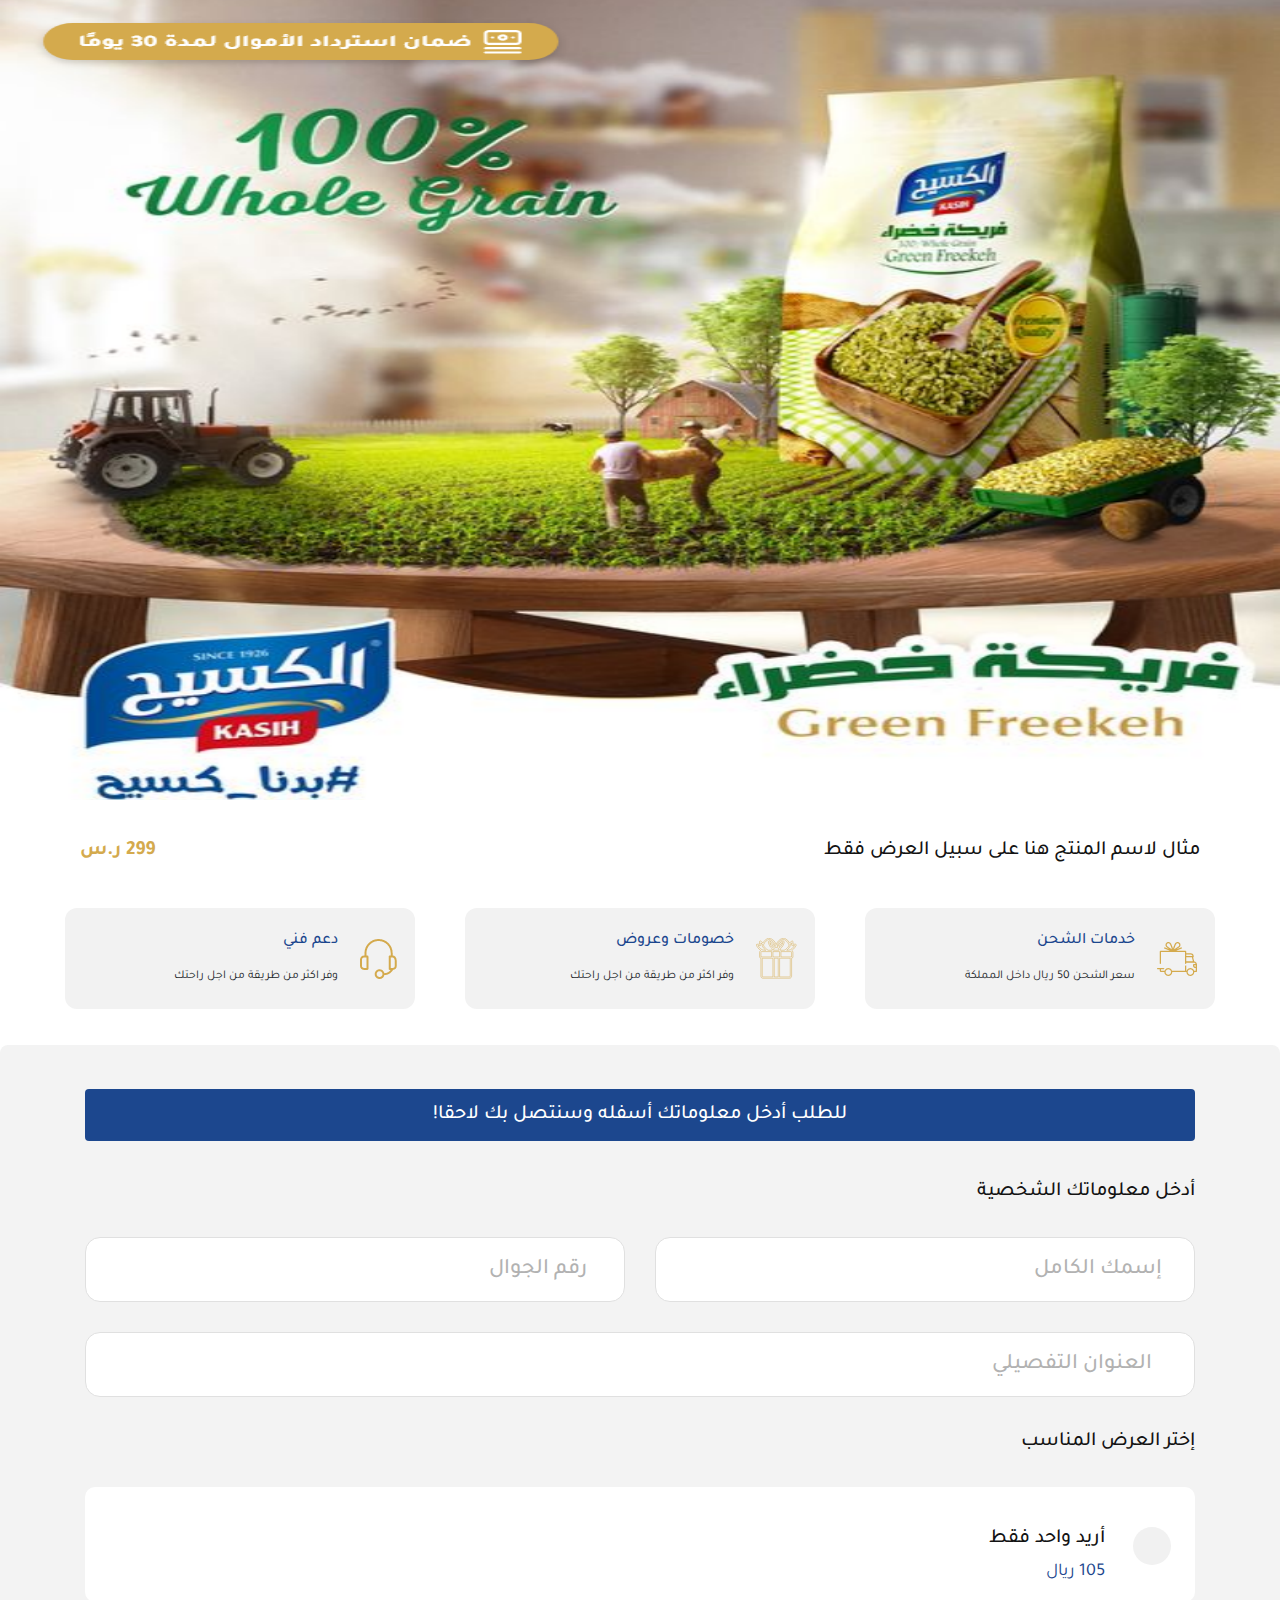
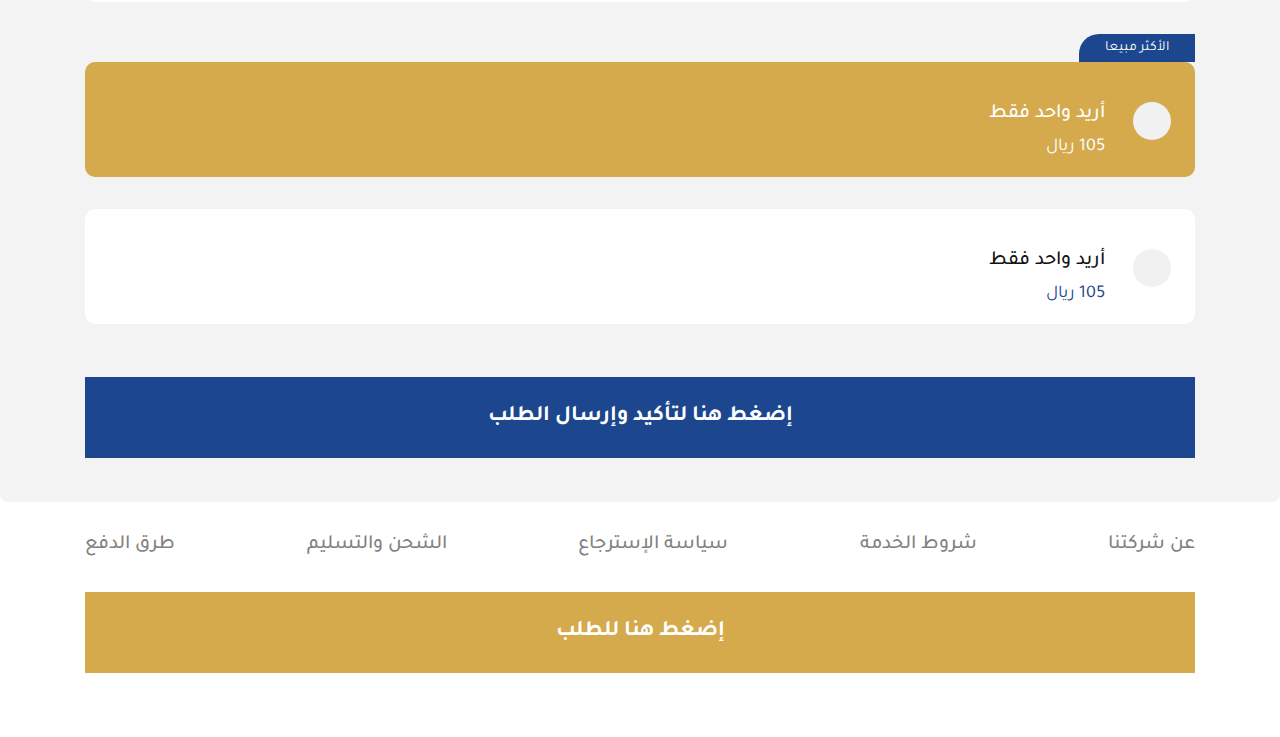
==== art.html @ a3381af2 "first commit" ====
<!DOCTYPE html>
<html lang="en">

<head>
    <meta charset="UTF-8">
    <meta http-equiv="X-UA-Compatible" content="IE=edge">
    <meta name="viewport" content="width=device-width, initial-scale=1.0">
    <title>Home</title>
    <link rel="stylesheet" href="css/bootstrap-ar.min.css">
    <link rel="stylesheet" href="css/fontawesome-all.min.css">
    <link rel="stylesheet" href="css/owl.carousel.min.css">
    <link rel="stylesheet" href="css/style.css">

</head>

<body>

    <section class="hero_art">
        <img src="imgs/art.png" alt="art" />
    </section>

    <section class="quick_links art_page">
        <div class="container">
            <div class="prod_name d-flex align-items-center justify-content-between">
                <h3> مثال لاسم المنتج هنا على سبيل العرض فقط </h3>
                <span> 299 ر.س </span>
            </div>
            <div class="row">
                <div class="col-lg-4">
                    <div class="content d-flex align-items-center">
                        <img src="imgs/quick_1.png" alt="delivery" />
                        <div class="inner">
                            <h4> خدمات الشحن </h4>
                            <p> سعر الشحن 50 ريال داخل المملكة </p>
                        </div>
                    </div>
                </div>
                <div class="col-lg-4">
                    <div class="content d-flex align-items-center">
                        <img src="imgs/quick_2.png" alt="delivery" />
                        <div class="inner">
                            <h4> خصومات وعروض </h4>
                            <p> وفر اكثر من طريقة من اجل راحتك</p>
                        </div>
                    </div>
                </div>
                <div class="col-lg-4">
                    <div class="content d-flex align-items-center">
                        <img src="imgs/quick_3.png" alt="delivery" />
                        <div class="inner">
                            <h4> دعم فني </h4>
                            <p> وفر اكثر من طريقة من اجل راحتك</p>
                        </div>
                    </div>
                </div>
            </div>
        </div>
    </section>

    <section class="order">
        <div class="container">
            <h4> للطلب أدخل معلوماتك أسفله وسنتصل بك لاحقا! </h4>
            <div class="inner">
                
                <form action="">
                    <label for="name"> أدخل معلوماتك الشخصية </label>
                    <div class="row">
                        <div class="col-md-6">
                            <input name="name" type="text" placeholder="إسمك الكامل" />
                        </div>
                        <div class="col-md-6">
                            <input type="text" placeholder=" رقم الجوال " />
                        </div>
                        <div class="col-md-12">
                            <input type="text" placeholder="  العنوان التفصيلي  " />
                        </div>
                    </div>
                    <label for="offer"> إختر العرض المناسب </label>
                    <ul class="list-unstyled">
                        <li>
                            <input name="offer" value="1" type="radio" />
                            <div class="layer">
                                <div class="check">
                                    <img src="imgs/ceck.png" alt="cjeck mark" />
                                </div>
                                <div class="left">
                                    <h3>أريد واحد فقط</h3>
                                    <span>  105 ريال</span>
                                </div>
                            </div>
                        </li>
                        <li class="most">
                            <div class="most_badge">
                               <span> الأكثر مبيعا</span>
                            </div>
                            <input name="offer" value="2" type="radio" />
                            <div class="layer">
                                <div class="check">
                                    <img src="imgs/ceck.png" alt="cjeck mark" />
                                </div>
                                <div class="left">
                                    <h3>أريد واحد فقط</h3>
                                    <span>  105 ريال</span>
                                </div>
                            </div>
                        </li>
                        <li>
                            <input name="offer" value="3" type="radio" />
                            <div class="layer">
                                <div class="check">
                                    <img src="imgs/ceck.png" alt="cjeck mark" />
                                </div>
                                <div class="left">
                                    <h3>أريد واحد فقط</h3>
                                    <span>  105 ريال</span>
                                </div>
                            </div>
                        </li>
                    </ul>
                    <button> إضغط هنا لتأكيد وإرسال الطلب </button>

                </form>
            </div>
        </div>
    </section>

    <section class="min_footer">
        <div class="container">
            <div class="links d-flex align-items-center justify-content-between">
                <a href="#"> عن شركتنا  </a>
                <a href="#">  شروط الخدمة </a>
                <a href="#">   سياسة الإسترجاع  </a>
                <a href="#">   الشحن والتسليم </a>
                <a href="#"> طرق الدفع  </a>
            </div>
            <a href="#" class="ord"> إضغط هنا للطلب </a>
        </div>
    </section>

    
    <script src="js/jquery-3.2.1.min.js"></script>
    <script src="js/popper.min.js"></script>
    <script src="js/bootstrap.min.js"></script>
    <script src="js/owl.carousel.min.js"></script>
    <script src="js/main.js"></script>
</body>

</html>
---- css/style.css ----
@import url("https://fonts.googleapis.com/css2?family=Inter&family=Montserrat:wght@600;700&family=Poppins:wght@500&family=Tajawal:wght@400;500;700;800&display=swap");
@font-face {
  font-family: "cairo";
  src: url(../fonts/Cairo-Bold.ttf);
  font-weight: 700;
}
@font-face {
  font-family: "cairo";
  src: url(../fonts/Cairo-Regular.ttf);
  font-weight: normal;
}
@font-face {
  font-family: "cairo";
  src: url(../fonts/Cairo-SemiBold.ttf);
  font-weight: 600;
}
@media (min-width: 1500px) {
  .container-fluid {
    max-width: calc(100% - 130px);
  }
  .container {
    max-width: calc(100% - 345px);
  }
}
h1,
h2,
h3,
h4,
h5,
h6,
p {
  margin: 0;
}

body {
  direction: rtl;
  font-family: "Tajawal", sans-serif;
}

.separator {
  color: #707070;
  margin: 0 16px;
}

.main_heading span {
  color: #0f0f0f;
  margin-bottom: 16px;
  font-size: 30px;
  font-weight: 700;
}
.main_heading img {
  margin-bottom: 14px;
}
.main_heading p {
  font-size: 14px;
  margin-bottom: 50px;
  color: #171E28;
}

.upper_nav {
  background-color: #1C478E;
  color: #ffffff;
  padding: 5px 0;
  font-size: 11px;
}
.upper_nav .numbers .inner {
  gap: 12px;
}
.upper_nav .content {
  gap: 24px;
}
.upper_nav .social .user {
  gap: 8px;
}
.upper_nav .social .icons {
  gap: 28px;
}
@media (max-width: 767px) {
  .upper_nav {
    padding: 12px 0;
  }
  .upper_nav .wrapper {
    flex-wrap: wrap;
    justify-content: center;
  }
  .upper_nav .wrapper .numbers,
  .upper_nav .wrapper .social {
    width: 100%;
    justify-content: center;
  }
  .upper_nav .wrapper .content {
    width: 100%;
    margin: 16px 0;
    justify-content: center;
    gap: 12px;
  }
  .upper_nav .wrapper .separator {
    margin: 0 12px;
  }
  .upper_nav .wrapper .social .user {
    gap: 4px;
  }
  .upper_nav .wrapper .social .icons {
    gap: 12px;
  }
}

.navbar {
  background-color: #ffffff;
  height: 106px;
  padding: 0;
}
@media (max-width: 991px) {
  .navbar {
    padding: 0 15px;
    min-height: 106px;
    height: unset;
  }
}
@media (max-width: 991px) {
  .navbar .navbar-collapse {
    padding: 16px;
  }
}
@media (max-width: 1200px) {
  .navbar .navbar-brand img {
    width: 150px;
  }
}
.navbar .navbar-nav {
  gap: 12px;
}
@media (max-width: 1200px) {
  .navbar .navbar-nav {
    gap: 6px;
  }
}
.navbar .navbar-nav .nav-item .nav-link {
  font-size: 14px;
  color: #0C0C0C;
  text-decoration: none;
  font-weight: bold;
}
.navbar .navbar-nav .nav-item.active .nav-link {
  background-color: #D4AA4D;
  color: #ffffff;
  border-radius: 16px;
  padding: 8px 20px;
}
.navbar .cart {
  gap: 12px;
}
@media (max-width: 991px) {
  .navbar .cart {
    margin-top: 16px;
  }
}
.navbar .cart .cart_icon .items {
  display: flex;
  align-items: center;
  justify-content: center;
  width: 17px;
  height: 17px;
  border-radius: 50%;
  border: 2px solid #ffffff;
  color: #ffffff;
  background-color: #D4AA4D;
  font-size: 10px;
  right: -5px;
  top: -5px;
}
.navbar .cart .balance {
  color: #3F3E41;
  font-size: 14px;
}
.navbar .cart .balance span {
  font-size: 17px;
  color: #3F3E41;
}

.hero {
  height: 710px;
}
@media (max-width: 767px) {
  .hero {
    height: 500px;
  }
}

.quick_links {
  padding: 28px 0;
  background-color: #FBFBFB;
}
.quick_links .container {
  width: calc(100% - 720px);
  max-width: calc(100% - 720px);
}
@media (max-width: 1600px) {
  .quick_links .container {
    max-width: calc(100% - 130px);
    width: calc(100% - 130px);
  }
}
.quick_links .row {
  gap: 22px;
  justify-content: space-between;
}
.quick_links .row .col-lg-3,
.quick_links .row .col-lg-4 {
  padding: 0;
  max-width: 277px;
}
@media (max-width: 1400px) {
  .quick_links .row .col-lg-3,
  .quick_links .row .col-lg-4 {
    max-width: unset;
  }
}
.quick_links .row .col-lg-3 .content,
.quick_links .row .col-lg-4 .content {
  padding: 24px 18px;
  background-color: #F2F2F2;
  transition: 0.3s all ease-in-out;
  gap: 22px;
  border-radius: 12px;
}
.quick_links .row .col-lg-3 .content h4,
.quick_links .row .col-lg-4 .content h4 {
  margin-bottom: 16px;
  font-size: 16px;
  color: #1C478E;
}
.quick_links .row .col-lg-3 .content p,
.quick_links .row .col-lg-4 .content p {
  font-size: 12px;
}
.quick_links .row .col-lg-3 .content:hover,
.quick_links .row .col-lg-4 .content:hover {
  background-color: #1C478E;
}
.quick_links .row .col-lg-3 .content:hover h4,
.quick_links .row .col-lg-4 .content:hover h4 {
  color: #ffffff;
}

.categories {
  padding: 55px 0;
}
.categories .owl-carousel.owl-rtl .owl-item {
  text-align: center;
}
.categories .owl-carousel.owl-rtl .owl-item div {
  color: #ffffff;
  background-color: #1C478E;
  border-radius: 10px;
  padding: 57px 47px;
}
.categories .owl-carousel.owl-rtl .owl-item div img {
  width: 66px;
  margin: 0 auto 44px;
  height: 80px;
}
@media (max-width: 575px) {
  .categories .owl-carousel.owl-rtl .owl-item div img {
    width: 50px;
    height: 60px;
  }
}
.categories .owl-carousel.owl-rtl .owl-item div h4 {
  font-size: 20px;
  font-weight: 500;
}
@media (max-width: 1800px) {
  .categories .owl-carousel.owl-rtl .owl-item div h4 {
    font-size: 15px;
  }
}
@media (max-width: 575px) {
  .categories .owl-carousel.owl-rtl .owl-item div h4 {
    font-size: 13px;
  }
}
.categories .owl-nav {
  position: absolute;
  width: 100%;
  top: 50%;
  display: flex;
  align-items: center;
  justify-content: space-between;
  transform: translateY(-50%);
}
.categories .owl-nav button.owl-prev {
  position: absolute;
  right: -73px;
}
@media (max-width: 1400px) {
  .categories .owl-nav button.owl-prev {
    right: -32px;
  }
}
.categories .owl-nav button {
  outline: none;
}
.categories .owl-nav button.owl-next {
  position: absolute;
  left: -73px;
}
@media (max-width: 1400px) {
  .categories .owl-nav button.owl-next {
    left: -32px;
  }
}
.categories .owl-nav img {
  width: 48px;
}
@media (max-width: 1400px) {
  .categories .owl-nav img {
    width: 35px;
  }
}

.new_arrivals {
  padding: 0 0 56px 0;
}
@media (min-width: 1600px) {
  .new_arrivals .container {
    max-width: calc(100% - 720px);
    width: calc(100% - 720px);
  }
}
.new_arrivals .owl-carousel.owl-rtl .owl-item {
  text-align: center;
}
.new_arrivals .owl-carousel.owl-rtl .owl-item > div {
  color: #212121;
  border-radius: 4px;
  border: 1px solid #DEDEDE;
  padding: 16px 16px 0;
}
.new_arrivals .owl-carousel.owl-rtl .owl-item > div img {
  max-width: 238px;
  margin: 0 auto 28px;
}
.new_arrivals .owl-carousel.owl-rtl .owl-item > div .poduct_info h4 {
  font-size: 18px;
  font-weight: 500;
}
.new_arrivals .owl-carousel.owl-rtl .owl-item > div .poduct_info p {
  font-size: 13px;
}
.new_arrivals .owl-carousel.owl-rtl .owl-item > div .poduct_info span {
  font-size: 14px;
  color: #1C478E;
  font-family: "cairo";
  display: block;
  margin-bottom: 16px;
}
.new_arrivals .owl-carousel.owl-rtl .owl-item > div .actions {
  padding: 14px 0;
  border-top: 1px solid #DEDEDE;
  display: flex !important;
  align-items: center;
  justify-content: space-between;
  gap: 16px;
}
.new_arrivals .owl-carousel.owl-rtl .owl-item > div .actions img {
  width: unset;
  height: 100%;
  margin: 0;
}
.new_arrivals .owl-carousel.owl-rtl .owl-item > div .actions a.button {
  padding: 5px;
  font-size: 14px;
  color: #ffffff;
  text-decoration: none;
  background-color: #1C478E;
  border: 1px solid #0A3377;
  border-radius: 7px;
  flex: 1;
}
.new_arrivals .owl-nav {
  position: absolute;
  width: 100%;
  top: 50%;
  display: flex !important;
  align-items: center;
  justify-content: space-between;
  transform: translateY(-50%);
}
.new_arrivals .owl-nav button.owl-prev {
  position: absolute;
  right: -90px;
}
@media (max-width: 1400px) {
  .new_arrivals .owl-nav button.owl-prev {
    right: -32px;
  }
}
@media (max-width: 1100px) {
  .new_arrivals .owl-nav button.owl-prev {
    display: none;
  }
}
.new_arrivals .owl-nav button {
  outline: none;
}
.new_arrivals .owl-nav button.owl-next {
  position: absolute;
  left: -90px;
}
@media (max-width: 1400px) {
  .new_arrivals .owl-nav button.owl-next {
    left: -32px;
  }
}
@media (max-width: 1100px) {
  .new_arrivals .owl-nav button.owl-next {
    display: none;
  }
}
.new_arrivals .owl-nav img {
  width: 14px;
}

.needs {
  height: 500px;
}
@media (max-width: 767px) {
  .needs {
    height: 300px;
  }
}
@media (max-width: 575px) {
  .needs {
    height: 150px;
  }
}
.needs img {
  max-width: 100%;
  height: 100%;
}

.best_seller {
  padding: 50px 0 74px;
}
@media (min-width: 1600px) {
  .best_seller .container {
    max-width: calc(100% - 720px);
    width: calc(100% - 720px);
  }
}
.best_seller .row {
  row-gap: 46px;
}
.best_seller .content {
  color: #212121;
  border-radius: 4px;
  border: 1px solid #DEDEDE;
  padding: 16px 16px 0;
}
.best_seller .content img {
  max-width: 238px;
  margin: 0 auto 28px;
}
.best_seller .content .poduct_info h4 {
  font-size: 18px;
  font-weight: 500;
}
.best_seller .content .poduct_info p {
  font-size: 13px;
}
.best_seller .content .poduct_info span {
  font-size: 14px;
  color: #1C478E;
  font-family: "cairo";
  display: block;
  margin-bottom: 16px;
}
.best_seller .content .actions {
  padding: 14px 0;
  border-top: 1px solid #DEDEDE;
  display: flex !important;
  align-items: center;
  justify-content: space-between;
  gap: 16px;
}
.best_seller .content .actions img {
  width: unset;
  height: 100%;
  margin: 0;
}
.best_seller .content .actions a.button {
  padding: 5px;
  font-size: 14px;
  color: #ffffff;
  text-decoration: none;
  background-color: #1C478E;
  border: 1px solid #0A3377;
  border-radius: 7px;
  flex: 1;
  text-align: center;
}

.offers {
  position: relative;
  height: 506px;
}
@media (max-width: 767px) {
  .offers {
    height: 300px;
  }
}
@media (max-width: 575px) {
  .offers {
    height: 150px;
  }
}
.offers .main_img {
  height: 100%;
  max-width: 100%;
  position: relative;
  z-index: 2;
}
.offers .shape {
  position: absolute;
  right: 0;
  top: -18%;
}

.special_offers {
  padding: 84px 0;
}

.partners {
  padding: 0 0 75px;
}
.partners .owl-nav {
  display: none !important;
}
.partners .owl-carousel .owl-stage {
  display: flex;
  align-items: center;
}
.partners .owl-carousel .owl-stage .owl-item img {
  width: unset;
}
.partners .owl-carousel .owl-stage .owl-item div {
  display: flex;
  align-items: center;
  justify-content: center;
}

footer {
  background-image: url(../imgs/footer_bg.png);
  background-size: cover;
  background-position: center;
  color: #ffffff;
}
footer .inner {
  padding-top: 183px;
  gap: 160px;
  padding-bottom: 68px;
}
@media (max-width: 1600px) {
  footer .inner {
    gap: 80px;
  }
}
@media (max-width: 991px) {
  footer .inner {
    flex-wrap: wrap;
    gap: 36px;
    padding-top: 64px;
  }
}
footer .inner .right {
  gap: 140px;
}
@media (max-width: 1600px) {
  footer .inner .right {
    gap: 64px;
  }
}
@media (max-width: 575px) {
  footer .inner .right {
    flex-direction: column;
    gap: 36px;
  }
}
footer .inner .right .footer_logo img {
  max-width: 100%;
  margin-bottom: 16px;
}
footer .inner .right .footer_logo p {
  font-size: 12px;
  line-height: 26px;
  margin-bottom: 16px;
  max-width: 260px;
}
footer .inner .right .footer_logo span {
  color: #D4AA4D;
  display: flex;
  justify-content: flex-end;
}
footer .inner .right .footer_links h5 {
  font-size: 18px;
  margin-bottom: 16px;
  padding-bottom: 16px;
  border-bottom: 1px solid #ffffff;
  width: -moz-fit-content;
  width: fit-content;
  padding-inline-end: 12px;
}
footer .inner .right .footer_links .link {
  gap: 16px;
  margin-bottom: 12px;
}
footer .inner .right .footer_links .link a {
  color: #ffffff;
  text-decoration: none;
  font-size: 12px;
}
footer .inner .left {
  gap: 230px;
}
@media (max-width: 1600px) {
  footer .inner .left {
    gap: 150px;
  }
}
@media (max-width: 575px) {
  footer .inner .left {
    flex-direction: column;
    gap: 36px;
  }
}
footer .inner .left .footer_links h5 {
  font-size: 18px;
  margin-bottom: 16px;
  padding-bottom: 16px;
  border-bottom: 1px solid #ffffff;
  width: -moz-fit-content;
  width: fit-content;
  padding-inline-end: 12px;
}
footer .inner .left .footer_links .link {
  gap: 16px;
  margin-bottom: 12px;
}
footer .inner .left .footer_links .link a {
  color: #ffffff;
  text-decoration: none;
  font-size: 12px;
}
footer .inner .left .footer_links .link p {
  font-size: 12px;
}
footer .inner .left .footer_links .link .location_p {
  max-width: 248px;
}
footer .lower_footer {
  background-color: #042052;
  padding: 16px 0;
  color: #ffffff;
}
footer .lower_footer .copy p {
  margin: 0;
  font-size: 13px;
}
footer .lower_footer .social {
  gap: 19px;
}
footer .lower_footer .gateway {
  gap: 34px;
}
@media (max-width: 991px) {
  footer .lower_footer .lower_content {
    flex-wrap: wrap;
  }
  footer .lower_footer .lower_content .copy,
  footer .lower_footer .lower_content .social,
  footer .lower_footer .lower_content .gateway {
    width: 100%;
  }
  footer .lower_footer .lower_content .copy,
  footer .lower_footer .lower_content .social {
    margin-bottom: 16px;
  }
  footer .lower_footer .lower_content .copy p,
  footer .lower_footer .lower_content .social p {
    text-align: center;
  }
  footer .lower_footer .lower_content .social,
  footer .lower_footer .lower_content .gateway {
    justify-content: center;
    gap: 16px;
  }
}

.bread {
  height: 350px;
  background-image: url(../imgs/product_bg.png);
  background-size: cover;
  background-repeat: no-repeat;
  background-position: center;
}
@media (max-width: 1500px) {
  .bread {
    height: 250px;
    background-position: left;
  }
}
.bread .container-fluid {
  height: 100%;
}
.bread .container-fluid .bread_inner {
  height: 100%;
}
.bread .container-fluid .bread_inner .links {
  -moz-columns: #ffffff;
       columns: #ffffff;
}
.bread .container-fluid .bread_inner .links h4 {
  margin-bottom: 24px;
  color: #ffffff;
  font-size: 24px;
  font-weight: 800;
}
@media (max-width: 1500px) {
  .bread .container-fluid .bread_inner .links h4 {
    font-size: 20px;
    margin-bottom: 16px;
  }
}
.bread .container-fluid .bread_inner .links a {
  color: #ffffff;
  font-size: 14px;
  font-weight: 500;
}
@media (max-width: 1500px) {
  .bread .container-fluid .bread_inner .links a {
    font-size: 12px;
  }
}
.bread .container-fluid .bread_inner .prod_name {
  flex-grow: 1;
  text-align: center;
}
.bread .container-fluid .bread_inner .prod_name span {
  font-size: 32px;
  font-weight: 800;
  color: #ffffff;
  margin-inline-end: 110px;
}
@media (max-width: 1500px) {
  .bread .container-fluid .bread_inner .prod_name span {
    margin-inline-end: 0;
    font-size: 24px;
  }
}

.product_details {
  padding: 97px 0 70px;
}
@media (max-width: 1200px) {
  .product_details {
    padding: 36px 0;
  }
}
.product_details .product_inner {
  gap: 64px;
}
@media (max-width: 1500px) {
  .product_details .product_inner {
    gap: 36px;
  }
}
@media (max-width: 1200px) {
  .product_details .product_inner {
    flex-wrap: wrap;
  }
}
.product_details .product_images .main_img {
  position: relative;
  border: 1px solid #DDDDDD;
  padding: 16px;
  border-radius: 8px;
  margin-bottom: 18px;
}
.product_details .product_images .main_img img {
  max-width: 100%;
}
.product_details .product_images .main_img .product_options {
  position: absolute;
  top: 32px;
  right: 25px;
  gap: 30px;
}
@media (max-width: 767px) {
  .product_details .product_images .main_img .product_options {
    top: 12px;
    right: 12px;
  }
  .product_details .product_images .main_img .product_options img {
    width: 30px;
  }
}
.product_details .product_images .thumbnils {
  gap: 12px;
}
.product_details .product_images .thumbnils a {
  padding: 14px;
  border: 1px solid #DDDDDD;
  border-radius: 8px;
}
.product_details .product_images .thumbnils a img {
  max-width: 100%;
}
@media (max-width: 1500px) {
  .product_details .product_images .thumbnils .icon_prev,
  .product_details .product_images .thumbnils .icon_next {
    display: none;
  }
}
.product_details .product_data {
  margin-top: 20px;
}
.product_details .product_data .heading {
  gap: 24px;
  margin-bottom: 32px;
}
@media (max-width: 767px) {
  .product_details .product_data .heading {
    margin-bottom: 16px;
  }
}
.product_details .product_data .heading h3 {
  font-size: 32px;
  font-weight: 700;
  color: #555555;
}
@media (max-width: 767px) {
  .product_details .product_data .heading h3 {
    font-size: 24px;
  }
}
.product_details .product_data .heading span {
  background-color: #D4AA4D;
  color: #ffffff;
  border-radius: 3px;
  padding: 3px 8px;
  font-size: 14px;
  font-weight: 500;
}
.product_details .product_data .rating {
  margin-bottom: 32px;
}
@media (max-width: 767px) {
  .product_details .product_data .rating {
    margin-bottom: 16px;
  }
}
.product_details .product_data .description .availablity {
  margin-bottom: 32px;
}
@media (max-width: 767px) {
  .product_details .product_data .description .availablity {
    margin-bottom: 16px;
  }
}
.product_details .product_data .description .availablity h2 {
  font-size: 19px;
  color: #555555;
  font-weight: 700;
}
@media (max-width: 767px) {
  .product_details .product_data .description .availablity h2 {
    font-size: 16px;
  }
}
.product_details .product_data .description .availablity span {
  font-weight: 700;
  font-size: 19px;
  color: #239701;
}
@media (max-width: 767px) {
  .product_details .product_data .description .availablity span {
    font-size: 16px;
  }
}
.product_details .product_data .description p {
  font-size: 18px;
  color: #777777;
  font-weight: 500;
  margin-bottom: 45px;
}
@media (max-width: 767px) {
  .product_details .product_data .description p {
    font-size: 14px;
  }
}
.product_details .product_data .prod_options {
  max-width: 625px;
  margin-bottom: 36px;
}
@media (max-width: 767px) {
  .product_details .product_data .prod_options {
    margin-bottom: 24px;
  }
}
.product_details .product_data .prod_options h2 {
  font-size: 19px;
  font-weight: bold;
  color: #555555;
  padding-bottom: 8px;
  border-bottom: 1px solid #DDDDDD;
  margin-bottom: 12px;
}
@media (max-width: 767px) {
  .product_details .product_data .prod_options h2 {
    font-size: 16px;
  }
}
.product_details .product_data .prod_options .opt {
  margin-bottom: 16px;
}
.product_details .product_data .prod_options .opt label {
  font-size: 14px;
  margin-bottom: 8px;
  color: #000;
}
.product_details .product_data .prod_options .opt .custom-select {
  height: 42px;
  background: #fff url(../imgs/select_arrow.png) no-repeat left 28px center;
}
.product_details .product_data .price {
  margin-bottom: 36px;
}
.product_details .product_data .price .old {
  font-family: "Poppins", sans-serif;
  text-decoration: line-through;
  font-size: 25px;
  color: #AAAAAA;
  margin-inline-end: 8px;
  font-weight: 500;
}
@media (max-width: 767px) {
  .product_details .product_data .price .old {
    font-size: 18px;
  }
}
.product_details .product_data .price .current {
  color: #1C478E;
  font-size: 26px;
  font-weight: 700;
}
@media (max-width: 767px) {
  .product_details .product_data .price .current {
    font-size: 18px;
  }
}
.product_details .product_data .share_prod {
  padding: 26px 0;
  border-top: 1px solid #ddd;
  border-bottom: 1px solid #ddd;
  margin-bottom: 42px;
}
@media (max-width: 767px) {
  .product_details .product_data .share_prod {
    flex-wrap: wrap;
  }
}
.product_details .product_data .share_prod span {
  font-size: 20px;
  font-weight: 500;
  color: #555555;
}
@media (max-width: 767px) {
  .product_details .product_data .share_prod span {
    display: block;
    width: 100%;
    margin-bottom: 16px;
  }
}
.product_details .product_data .share_prod .share_options {
  gap: 36px;
}
@media (max-width: 767px) {
  .product_details .product_data .share_prod .share_options {
    gap: 16px;
  }
}
.product_details .product_data .add_to_cart {
  margin-bottom: 50px;
  gap: 59px;
}
@media (max-width: 767px) {
  .product_details .product_data .add_to_cart {
    flex-direction: column-reverse;
  }
}
.product_details .product_data .add_to_cart a {
  background-color: #D4AA4D;
  border-radius: 5px;
  color: #ffffff;
  text-decoration: none;
  display: block;
  padding: 17px 120px;
  font-size: 18px;
  font-weight: 700;
}
@media (max-width: 1500px) {
  .product_details .product_data .add_to_cart a {
    padding: 16px 36px;
  }
}
@media (max-width: 767px) {
  .product_details .product_data .add_to_cart a {
    width: 100%;
    padding: 16px;
    text-align: center;
  }
}
.product_details .product_data .add_to_cart .quantity {
  gap: 12px;
}
.product_details .product_data .add_to_cart .quantity span {
  font-size: 20px;
  color: #555;
}
.product_details .product_data .add_to_cart .quantity .wrapper {
  height: 60px;
}
.product_details .product_data .add_to_cart .quantity .wrapper .inc_dec {
  width: 50px;
  border: 1px solid #ddd;
  border-radius: 0 8px 8px 0;
  align-items: center;
  justify-content: center;
  gap: 12px;
}
.product_details .product_data .add_to_cart .quantity .wrapper input {
  width: 60px;
  height: 100%;
  border: 1px solid #ddd;
  border-radius: 8px 0 0 8px;
  font-weight: 500;
  font-size: 20px;
  font-family: "Poppins", sans-serif;
  text-align: center;
}
.product_details .product_data .complete_process {
  border-radius: 8px;
  height: 60px;
  overflow: hidden;
}
.product_details .product_data .complete_process button {
  background-color: #1C478E;
  color: #ffffff;
  background-color: #1C478E;
  border: none;
  padding: 0;
  margin: 0;
  width: 100%;
  height: 100%;
  text-align: center;
  font-size: 20px;
  font-weight: 700;
}

.prod_tabs {
  padding-bottom: 120px;
}
.prod_tabs .nav-tabs {
  border: none;
  gap: 30px;
}
.prod_tabs .nav-tabs .nav-link {
  padding: 16px 32px;
  border: 1px solid #ddd;
  border-radius: 16px;
  font-weight: 500;
  color: #222222;
}
.prod_tabs .nav-tabs .nav-link.active {
  background-color: #1C478E;
  border: 1px solid #1C478E;
  color: #ffffff;
}
.prod_tabs .tab-content {
  margin-top: 58px;
  background-color: #F9F9F9;
  padding: 54px 36px;
}
@media (max-width: 767px) {
  .prod_tabs .tab-content {
    margin-top: 32px;
    padding: 16px;
  }
}
.prod_tabs .tab-content p {
  font-size: 20px;
  color: #666666;
  font-weight: 500;
}
@media (max-width: 767px) {
  .prod_tabs .tab-content p {
    font-size: 14px;
  }
}

.checkout {
  padding: 80px 0 0;
}
@media (max-width: 1250px) {
  .checkout {
    display: none !important;
  }
}
.checkout .header {
  background-color: #1C478E;
  min-height: 112px;
  padding: 0 406px 0 186px;
  color: #ffffff;
}
@media (max-width: 1750px) {
  .checkout .header {
    padding: 0 190px 0 186px;
  }
}
.checkout .header h3,
.checkout .header span {
  font-size: 32px;
  font-weight: 500;
}

.checkout_data .wrapper {
  gap: 78px;
  justify-content: space-between;
}
@media (max-width: 1750px) {
  .checkout_data .wrapper {
    gap: 40px;
  }
}
@media (max-width: 1250px) {
  .checkout_data .wrapper {
    flex-wrap: wrap;
    flex-direction: column-reverse;
  }
}
.checkout_data .wrapper .account {
  max-width: 968px;
  padding: 76px 0;
}
@media (max-width: 1750px) {
  .checkout_data .wrapper .account {
    max-width: 700px;
  }
}
@media (max-width: 1250px) {
  .checkout_data .wrapper .account {
    max-width: unset;
    padding: 0;
  }
}
.checkout_data .wrapper .account input,
.checkout_data .wrapper .account select {
  border: 1px solid #E0E0E0;
  border-radius: 15px;
  outline: none;
  width: 100%;
  height: 86px;
  margin-bottom: 36px;
  padding: 0 36px;
  font-size: 30px;
}
@media (max-width: 1500px) {
  .checkout_data .wrapper .account input,
  .checkout_data .wrapper .account select {
    height: 65px;
    margin-bottom: 20px;
    font-size: 18px;
  }
}
@media (max-width: 767px) {
  .checkout_data .wrapper .account input,
  .checkout_data .wrapper .account select {
    font-size: 15px;
  }
}
.checkout_data .wrapper .account input::-moz-placeholder, .checkout_data .wrapper .account select::-moz-placeholder {
  font-size: 30px;
  font-weight: 500;
  color: #B2B2B2;
}
.checkout_data .wrapper .account input::placeholder,
.checkout_data .wrapper .account select::placeholder {
  font-size: 30px;
  font-weight: 500;
  color: #B2B2B2;
}
@media (max-width: 1500px) {
  .checkout_data .wrapper .account input::-moz-placeholder, .checkout_data .wrapper .account select::-moz-placeholder {
    font-size: 18px;
  }
  .checkout_data .wrapper .account input::placeholder,
  .checkout_data .wrapper .account select::placeholder {
    font-size: 18px;
  }
}
@media (max-width: 767px) {
  .checkout_data .wrapper .account input::-moz-placeholder, .checkout_data .wrapper .account select::-moz-placeholder {
    font-size: 15px;
  }
  .checkout_data .wrapper .account input::placeholder,
  .checkout_data .wrapper .account select::placeholder {
    font-size: 15px;
  }
}
.checkout_data .wrapper .account select {
  background: #fff url(../imgs/select_arrow.png) no-repeat left 25px center;
  font-size: 30px;
  font-weight: 500;
  color: #B2B2B2;
}
@media (max-width: 1500px) {
  .checkout_data .wrapper .account select {
    height: 65px;
    margin-bottom: 20px;
    font-size: 18px;
  }
}
@media (max-width: 767px) {
  .checkout_data .wrapper .account select {
    font-size: 15px;
  }
}
.checkout_data .wrapper .account .save {
  display: flex;
  align-items: center;
  margin-bottom: 57px;
  gap: 15px;
}
@media (max-width: 1500px) {
  .checkout_data .wrapper .account .save {
    margin-bottom: 36px;
  }
}
.checkout_data .wrapper .account .save input {
  width: 25px;
  height: 25px;
  margin: 0;
}
.checkout_data .wrapper .account .save label {
  font-size: 30px;
  color: #707070;
  margin: 0;
}
@media (max-width: 1500px) {
  .checkout_data .wrapper .account .save label {
    font-size: 20px;
  }
}
.checkout_data .wrapper .account button {
  background-color: #1C478E;
  color: #ffffff;
  height: 112px;
  text-align: center;
  font-size: 30px;
  font-weight: 700;
  border: none;
  padding: 0;
  margin: 0;
}
@media (max-width: 1500px) {
  .checkout_data .wrapper .account button {
    height: 80px;
    font-size: 24px;
  }
}
.checkout_data .wrapper .prods {
  padding-inline-start: 50px;
  border-right: 1px solid #E0E0E0;
  flex: 1;
}
@media (max-width: 1250px) {
  .checkout_data .wrapper .prods {
    border: none;
    padding-inline-start: 0;
    width: 100%;
  }
}
.checkout_data .wrapper .prods .wrapper {
  padding-top: 59px;
}
.checkout_data .wrapper .prods .product {
  gap: 28px;
  background-color: #F7F7F7;
  padding: 16px;
  margin-bottom: 40px;
  align-items: flex-start;
}
@media (max-width: 575px) {
  .checkout_data .wrapper .prods .product {
    flex-wrap: wrap;
  }
}
.checkout_data .wrapper .prods .product h4 {
  color: #262626;
  font-size: 20px;
  font-weight: 500;
  margin-bottom: 36px;
}
.checkout_data .wrapper .prods .product .size,
.checkout_data .wrapper .prods .product .color {
  font-size: 20px;
  font-weight: 500;
  margin-bottom: 24px;
}
.checkout_data .wrapper .prods .product .size h5,
.checkout_data .wrapper .prods .product .color h5 {
  color: #D4AA4D;
}
.checkout_data .wrapper .prods .product .price {
  font-family: "Montserrat", sans-serif;
  font-weight: 600;
  color: #1C478E;
  font-size: 25px;
}
.checkout_data .wrapper .prods .total {
  margin-top: 12px;
  padding: 30px 0;
  border-top: 1px solid #B2B2B2;
  border-bottom: 1px solid #B2B2B2;
}
.checkout_data .wrapper .prods .total .tot h4,
.checkout_data .wrapper .prods .total .del h4 {
  color: #262626;
  font-size: 25px;
  font-weight: 500;
}
.checkout_data .wrapper .prods .total .tot span,
.checkout_data .wrapper .prods .total .del span {
  font-family: "Montserrat", sans-serif;
  color: #B2B2B2;
  font-weight: 600;
  font-size: 25px;
}
.checkout_data .wrapper .prods .total .tot {
  margin-bottom: 16px;
}
.checkout_data .wrapper .prods .sub {
  margin-top: 20px;
  padding-bottom: 32px;
}
.checkout_data .wrapper .prods .sub h3 {
  font-size: 30px;
  font-weight: 700;
}
@media (max-width: 1250px) {
  .checkout_data .wrapper .prods .sub h3 {
    font-size: 24px;
  }
}
.checkout_data .wrapper .prods .sub span {
  color: #1C478E;
  font-size: 30px;
  font-weight: 700;
}
@media (max-width: 1250px) {
  .checkout_data .wrapper .prods .sub span {
    font-size: 24px;
  }
}
.checkout_data .wrapper .prods .sub span span {
  font-family: "Montserrat", sans-serif;
}

.hero_art {
  height: 1200px;
}
@media (max-width: 1400px) {
  .hero_art {
    height: 800px;
  }
}
@media (max-width: 767px) {
  .hero_art {
    height: 500px;
  }
}
.hero_art img {
  height: 100%;
  width: 100%;
}

.art_page {
  padding: 36px 0;
  background-color: transparent;
}
.art_page .prod_name {
  margin-bottom: 42px;
}
@media (max-width: 767px) {
  .art_page .prod_name {
    flex-direction: column;
    align-items: flex-start !important;
  }
}
.art_page .prod_name h3 {
  font-size: 20px;
  font-weight: 500;
  color: #131313;
}
.art_page .prod_name span {
  color: #D4AA4D;
  font-size: 20px;
  font-weight: 700;
}
.art_page .row .col-lg-4 {
  max-width: 350px;
}
@media (max-width: 767px) {
  .art_page .row .col-lg-4 {
    max-width: unset;
  }
}

.order {
  background-color: #F3F3F3;
  padding: 44px 0;
  border-radius: 8px;
}
.order h4 {
  background-color: #1C478E;
  color: #ffffff;
  font-weight: 500;
  font-size: 20px;
  text-align: center;
  padding: 14px;
  border-radius: 4px;
  margin-bottom: 36px;
}
.order .inner form label {
  font-size: 20px;
  font-weight: 500;
  margin-bottom: 30px;
  color: #131313;
}
.order .inner form input {
  width: 100%;
  margin-bottom: 30px;
  outline: none;
  background-color: #ffffff;
  height: 65px;
  border: 1px solid #E0E0E0;
  border-radius: 15px;
  padding: 16px 32px;
  font-size: 22px;
}
@media (max-width: 767px) {
  .order .inner form input {
    margin-bottom: 20px;
    padding: 16px;
  }
}
.order .inner form input::-moz-placeholder {
  color: #B2B2B2;
  font-size: 22px;
  font-weight: 500;
}
.order .inner form input::placeholder {
  color: #B2B2B2;
  font-size: 22px;
  font-weight: 500;
}
@media (max-width: 767px) {
  .order .inner form input::-moz-placeholder {
    font-size: 15px;
  }
  .order .inner form input::placeholder {
    font-size: 15px;
  }
}
.order .inner form ul li {
  display: flex;
  align-items: flex-start;
  padding: 40px 24px 16px 16px;
  background-color: #ffffff;
  border-radius: 10px;
  margin-bottom: 32px;
  position: relative;
}
.order .inner form ul li input {
  position: absolute;
  width: 100%;
  height: 100%;
  opacity: 0;
  right: 0;
  top: 0;
}
.order .inner form ul li .layer {
  display: flex;
  align-items: flex-start;
  gap: 28px;
}
.order .inner form ul li .layer .check {
  width: 38px;
  height: 38px;
  border-radius: 50%;
  background-color: #F1F1F1;
  display: flex;
  align-items: center;
  justify-content: center;
}
.order .inner form ul li .layer .check img {
  display: none;
}
.order .inner form ul li .layer .left h3 {
  font-size: 20px;
  font-weight: 500;
  color: #131313;
  margin-bottom: 8px;
}
.order .inner form ul li .layer .left span {
  color: #1C478E;
  font-size: 18px;
}
.order .inner form ul li.most {
  margin-top: 60px;
  background-color: #D4AA4D;
}
.order .inner form ul li.most .left h3,
.order .inner form ul li.most .left span {
  color: #ffffff !important;
}
.order .inner form ul li.most .most_badge {
  position: absolute;
  right: 0;
  top: -28px;
  background-color: #1C478E;
  color: #ffffff;
  border-radius: 20px 0 0 0;
  height: 28px;
  font-size: 14px;
  width: 116px;
  display: flex;
  align-items: center;
  justify-content: center;
}
.order .inner form ul li.active .check {
  background-color: #34A853;
}
.order .inner form ul li.active .check img {
  display: block;
}
.order .inner form button {
  background-color: #1C478E;
  color: #ffffff;
  width: 100%;
  border: none;
  outline: none;
  padding: 24px;
  font-size: 22px;
  font-weight: 700;
  margin-top: 21px;
}

.min_footer {
  padding: 28px 0 64px;
  background-color: #ffffff;
}
.min_footer .links {
  margin-bottom: 32px;
}
@media (max-width: 575px) {
  .min_footer .links {
    flex-direction: column;
    gap: 12px;
  }
}
.min_footer .links a {
  color: #818181;
  font-size: 20px;
  font-weight: 500;
}
.min_footer .ord {
  background-color: #D4AA4D;
  color: #ffffff;
  width: 100%;
  display: block;
  padding: 24px;
  font-size: 22px;
  font-weight: bold;
  text-align: center;
}/*# sourceMappingURL=style.css.map */
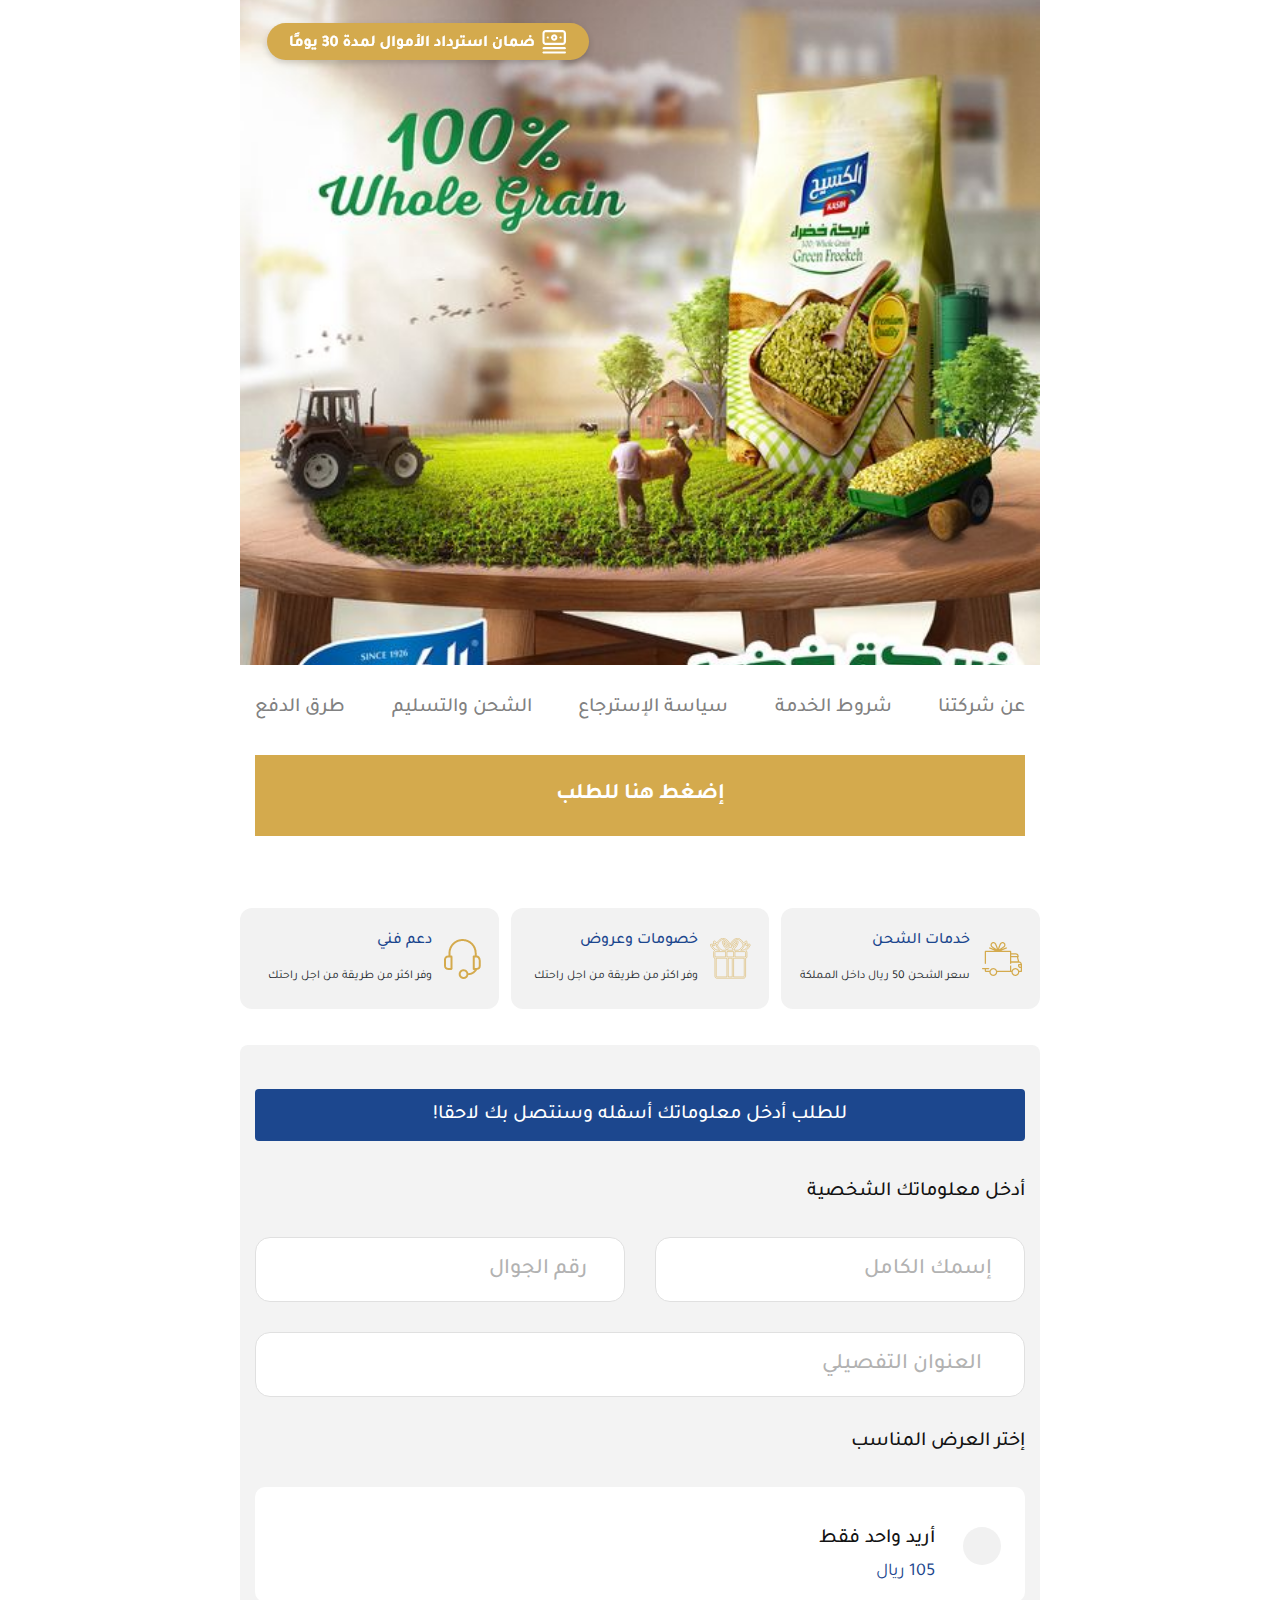
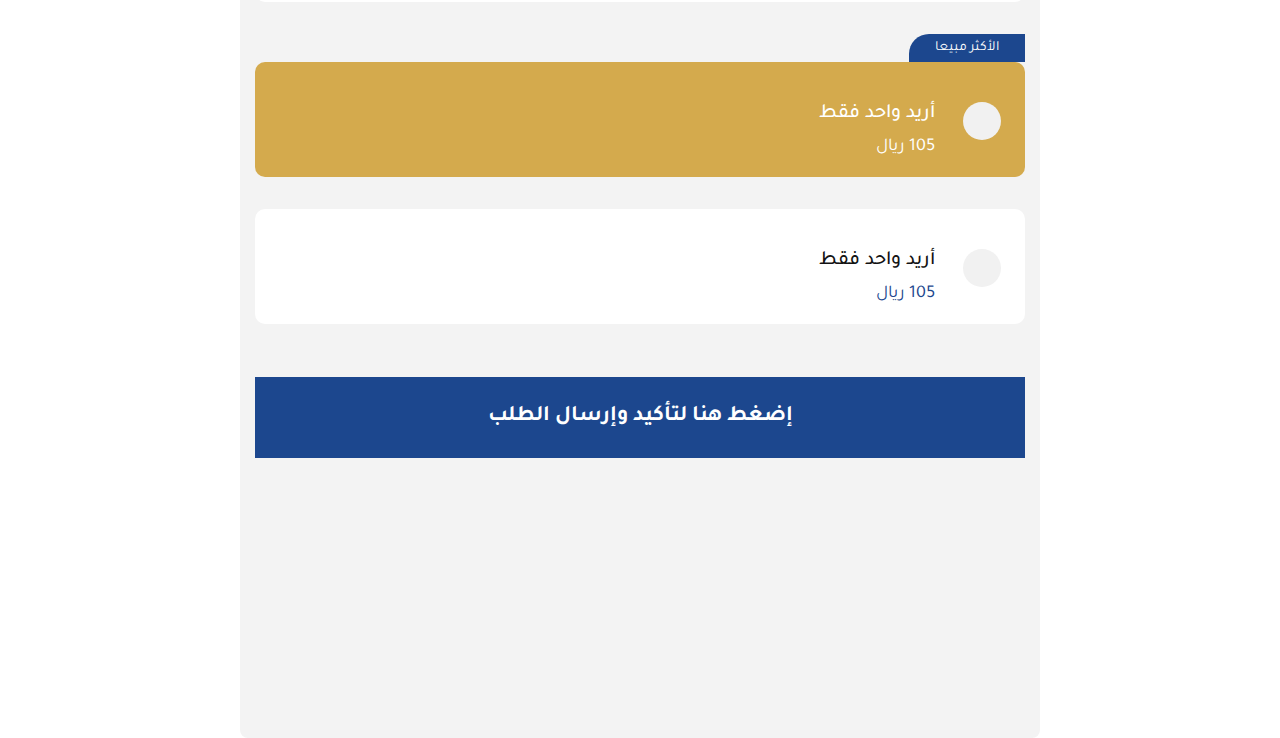
==== commit 58647708: "edit art page" ====
--- a/art.html
+++ b/art.html
@@ -15,6 +15,7 @@
 
 <body>
 
+<div class="main_wrapper">
     <section class="hero_art">
         <img src="imgs/art.png" alt="art" />
     </section>
@@ -136,6 +137,7 @@
             <a href="#" class="ord"> إضغط هنا للطلب </a>
         </div>
     </section>
+</div>
 
     
     <script src="js/jquery-3.2.1.min.js"></script>
--- a/css/style.css
+++ b/css/style.css
@@ -717,8 +717,10 @@
   height: 100%;
 }
 .bread .container-fluid .bread_inner .links {
-  -moz-columns: #ffffff;
-       columns: #ffffff;
+  color: #ffffff;
+}
+.bread .container-fluid .bread_inner .links .d-flex {
+  gap: 5px;
 }
 .bread .container-fluid .bread_inner .links h4 {
   margin-bottom: 24px;
@@ -796,7 +798,7 @@
   right: 25px;
   gap: 30px;
 }
-@media (max-width: 767px) {
+@media (max-width: 1500px) {
   .product_details .product_images .main_img .product_options {
     top: 12px;
     right: 12px;
@@ -1378,7 +1380,7 @@
 }
 
 .hero_art {
-  height: 1200px;
+  height: 800px;
 }
 @media (max-width: 1400px) {
   .hero_art {
@@ -1393,6 +1395,15 @@
 .hero_art img {
   height: 100%;
   width: 100%;
+}
+
+.main_wrapper {
+  max-width: 800px;
+  margin: auto;
+}
+.main_wrapper .container {
+  width: 100%;
+  max-width: 100%;
 }
 
 .art_page {
@@ -1418,19 +1429,33 @@
   font-size: 20px;
   font-weight: 700;
 }
+.art_page .row {
+  gap: 12px;
+}
+@media (max-width: 767px) {
+  .art_page .row {
+    flex-direction: column;
+    padding: 0 15px;
+  }
+}
 .art_page .row .col-lg-4 {
-  max-width: 350px;
-}
-@media (max-width: 767px) {
-  .art_page .row .col-lg-4 {
-    max-width: unset;
-  }
+  max-width: unset;
+  flex: 1;
+}
+.art_page .row .col-lg-4 .content {
+  gap: 12px;
 }
 
 .order {
   background-color: #F3F3F3;
   padding: 44px 0;
   border-radius: 8px;
+  padding-bottom: 280px;
+}
+@media (max-width: 575px) {
+  .order {
+    padding-bottom: 450px;
+  }
 }
 .order h4 {
   background-color: #1C478E;
@@ -1570,6 +1595,14 @@
 .min_footer {
   padding: 28px 0 64px;
   background-color: #ffffff;
+  position: fixed;
+  bottom: 0;
+  width: 100%;
+  left: 50%;
+  max-width: 800px;
+  margin: auto;
+  transform: translateX(-50%);
+  z-index: 888;
 }
 .min_footer .links {
   margin-bottom: 32px;
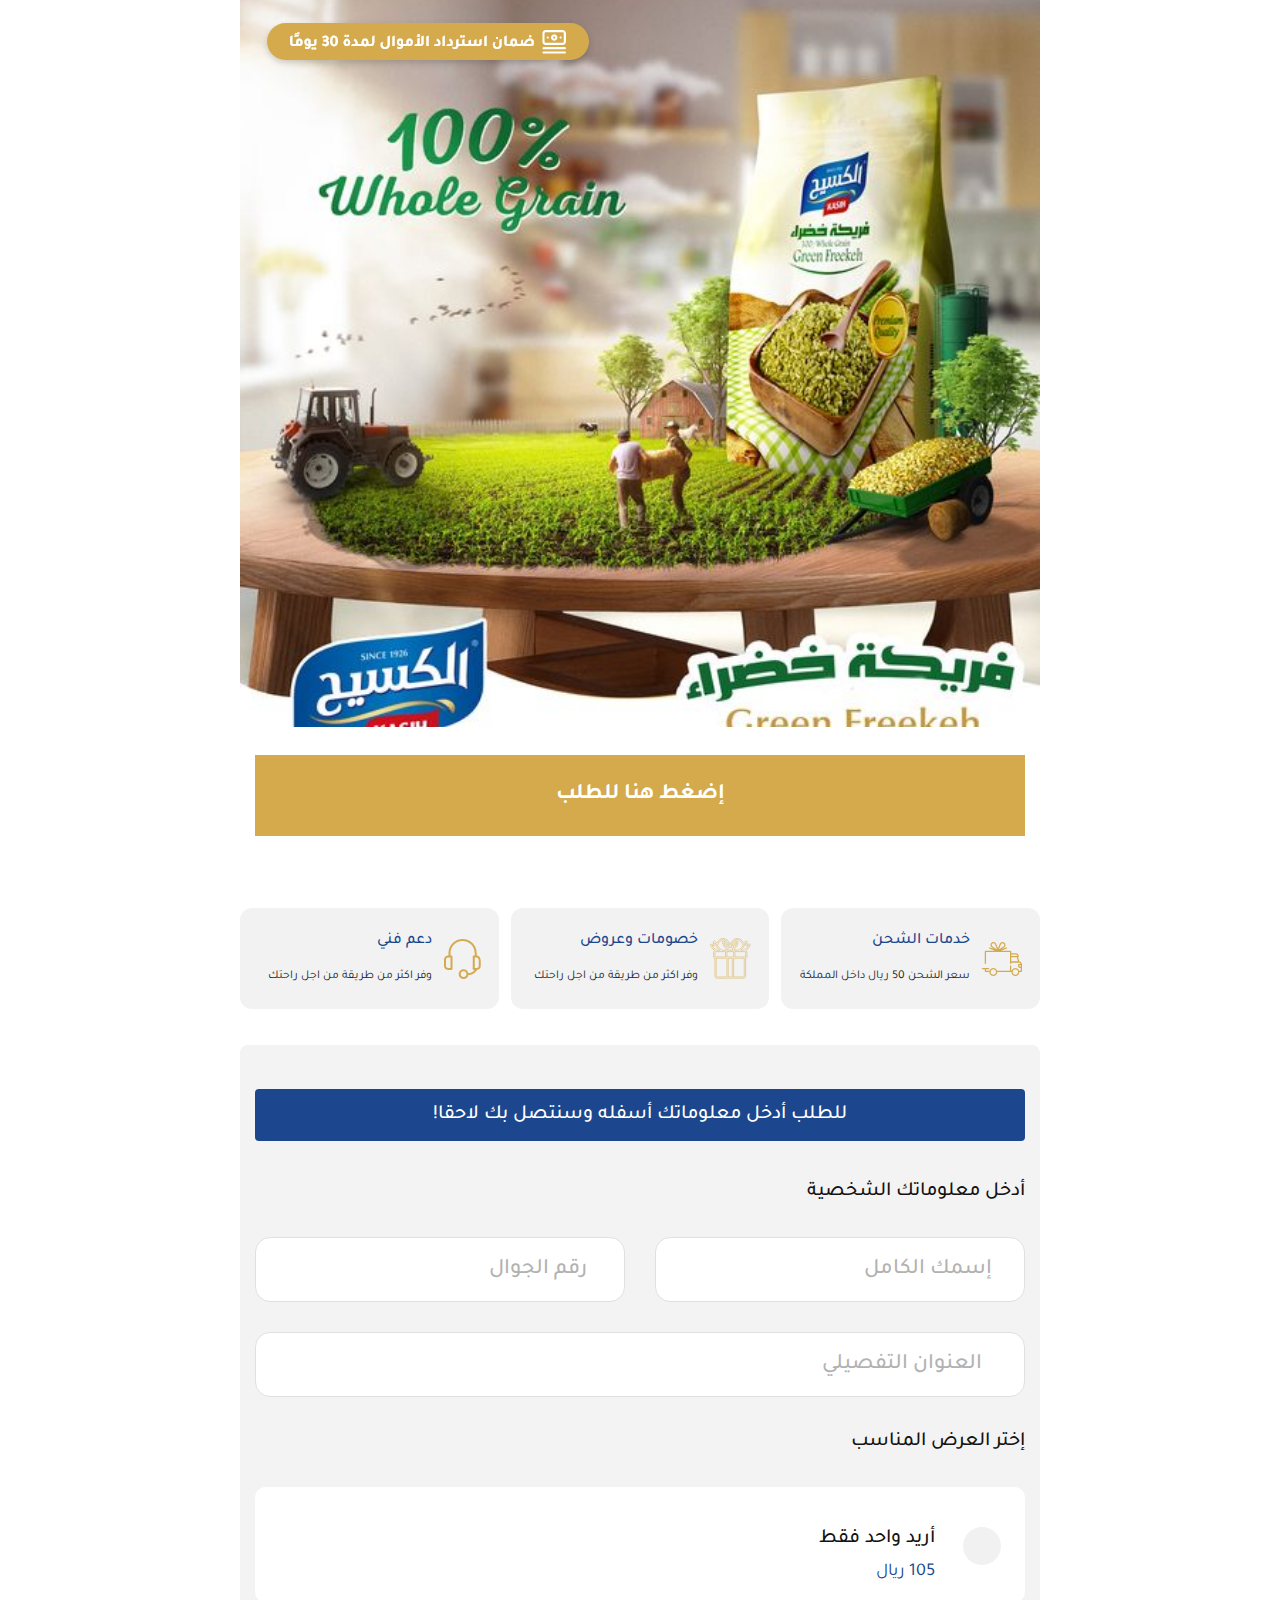
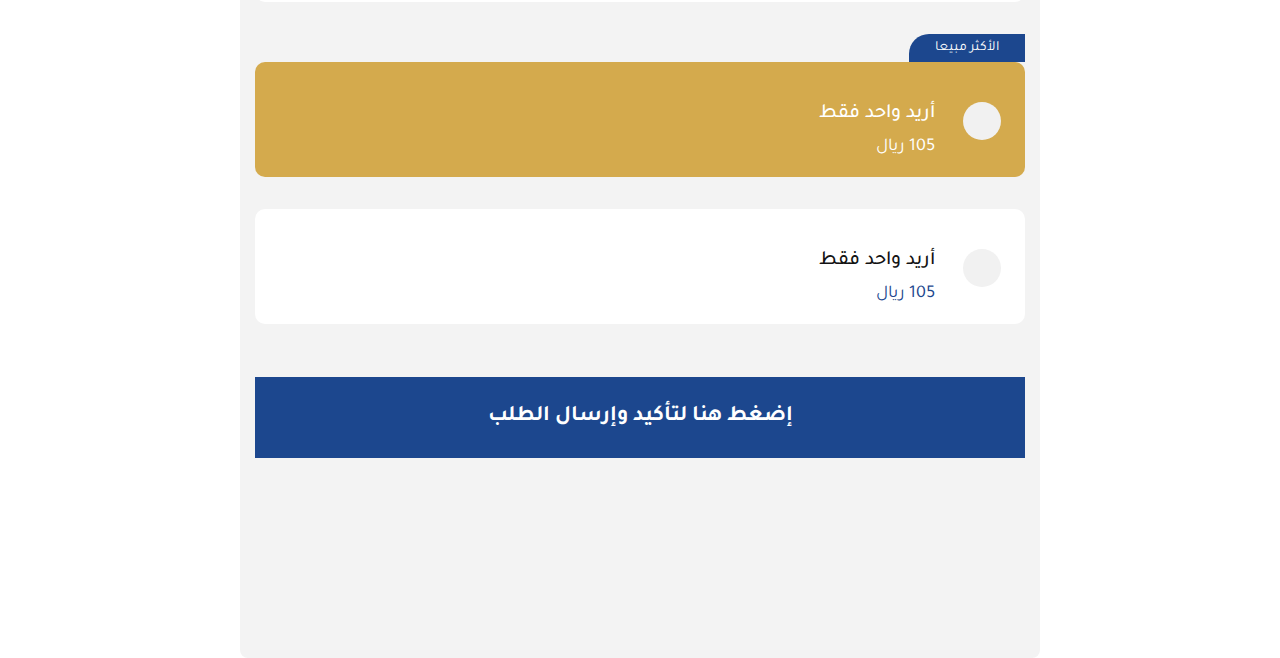
==== commit 7ba104e4: "reove links" ====
--- a/art.html
+++ b/art.html
@@ -127,13 +127,6 @@
 
     <section class="min_footer">
         <div class="container">
-            <div class="links d-flex align-items-center justify-content-between">
-                <a href="#"> عن شركتنا  </a>
-                <a href="#">  شروط الخدمة </a>
-                <a href="#">   سياسة الإسترجاع  </a>
-                <a href="#">   الشحن والتسليم </a>
-                <a href="#"> طرق الدفع  </a>
-            </div>
             <a href="#" class="ord"> إضغط هنا للطلب </a>
         </div>
     </section>
--- a/css/style.css
+++ b/css/style.css
@@ -1450,12 +1450,7 @@
   background-color: #F3F3F3;
   padding: 44px 0;
   border-radius: 8px;
-  padding-bottom: 280px;
-}
-@media (max-width: 575px) {
-  .order {
-    padding-bottom: 450px;
-  }
+  padding-bottom: 200px;
 }
 .order h4 {
   background-color: #1C478E;
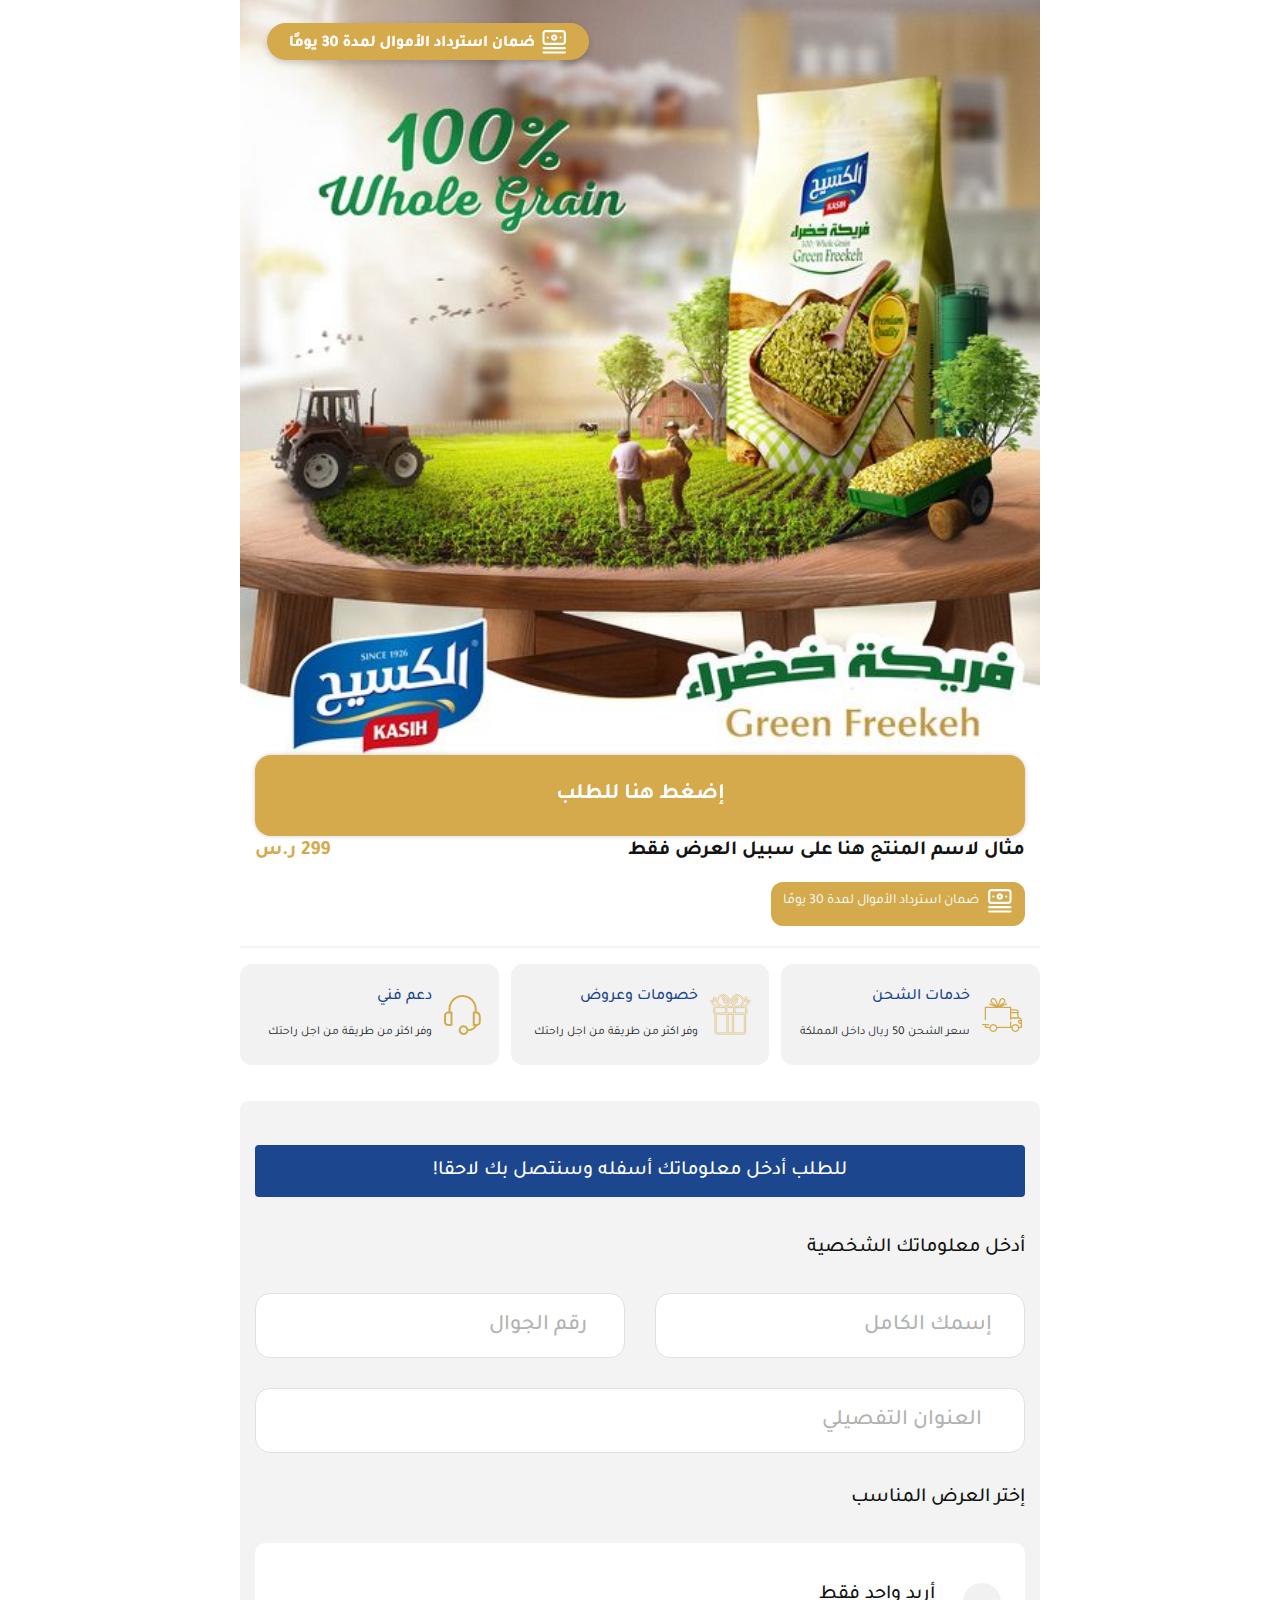
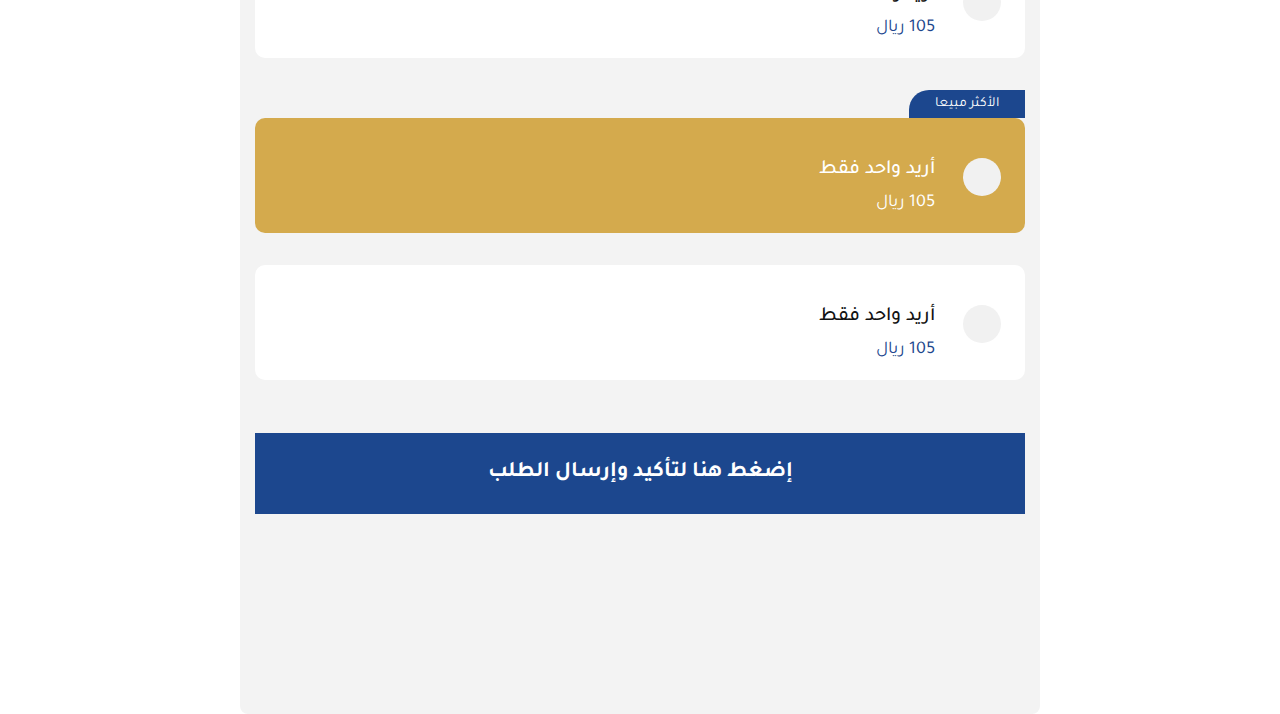
==== commit 21a38151: "edit art page responsive" ====
--- a/art.html
+++ b/art.html
@@ -26,6 +26,10 @@
                 <h3> مثال لاسم المنتج هنا على سبيل العرض فقط </h3>
                 <span> 299 ر.س </span>
             </div>
+            <div class="money_back d-flex align-items-center ">
+                <img src="imgs/money.png" alt="money">
+                <span>ضمان استرداد الأموال لمدة 30 يومًا</span>
+            </div>
             <div class="row">
                 <div class="col-lg-4">
                     <div class="content d-flex align-items-center">
@@ -45,7 +49,7 @@
                         </div>
                     </div>
                 </div>
-                <div class="col-lg-4">
+                <div class="col-lg-4 last">
                     <div class="content d-flex align-items-center">
                         <img src="imgs/quick_3.png" alt="delivery" />
                         <div class="inner">
--- a/css/style.css
+++ b/css/style.css
@@ -1411,17 +1411,18 @@
   background-color: transparent;
 }
 .art_page .prod_name {
-  margin-bottom: 42px;
+  margin-bottom: 16px;
 }
 @media (max-width: 767px) {
   .art_page .prod_name {
     flex-direction: column;
     align-items: flex-start !important;
+    gap: 12px;
   }
 }
 .art_page .prod_name h3 {
   font-size: 20px;
-  font-weight: 500;
+  font-weight: 700;
   color: #131313;
 }
 .art_page .prod_name span {
@@ -1429,13 +1430,27 @@
   font-size: 20px;
   font-weight: 700;
 }
+.art_page .money_back {
+  background-color: #D4AA4D;
+  padding: 6px 12px 12px 12px;
+  gap: 8px;
+  border-radius: 12px;
+  color: #ffffff;
+  font-size: 14px;
+  margin-bottom: 20px;
+  width: -moz-fit-content;
+  width: fit-content;
+}
 .art_page .row {
   gap: 12px;
+  padding-top: 16px;
+  border-top: 2px solid #F5F5F5;
 }
 @media (max-width: 767px) {
   .art_page .row {
-    flex-direction: column;
+    flex-wrap: wrap;
     padding: 0 15px;
+    padding-top: 16px;
   }
 }
 .art_page .row .col-lg-4 {
@@ -1444,6 +1459,39 @@
 }
 .art_page .row .col-lg-4 .content {
   gap: 12px;
+}
+@media (max-width: 767px) {
+  .art_page .row .col-lg-4 .content {
+    gap: 8px;
+    background-color: transparent;
+    padding: 0;
+  }
+  .art_page .row .col-lg-4 .content img {
+    width: 30px;
+    height: 30px;
+  }
+  .art_page .row .col-lg-4 .content .inner h4 {
+    margin: 0;
+  }
+  .art_page .row .col-lg-4 .content .inner p {
+    display: none;
+  }
+}
+@media (max-width: 575px) {
+  .art_page .row .col-lg-4.last {
+    width: 100%;
+    max-width: 100%;
+    flex: unset;
+    margin-top: 16px;
+  }
+  .art_page .row .col-lg-4.last .content {
+    justify-content: center;
+  }
+}
+@media (max-width: 575px) {
+  .art_page .row .col-lg-4:nth-child(2) .content {
+    justify-content: flex-end;
+  }
 }
 
 .order {
@@ -1461,6 +1509,11 @@
   padding: 14px;
   border-radius: 4px;
   margin-bottom: 36px;
+}
+@media (max-width: 575px) {
+  .order h4 {
+    font-size: 14px;
+  }
 }
 .order .inner form label {
   font-size: 20px;
@@ -1586,10 +1639,16 @@
   font-weight: 700;
   margin-top: 21px;
 }
+@media (max-width: 575px) {
+  .order .inner form button {
+    padding: 16px;
+    font-size: 16px;
+  }
+}
 
 .min_footer {
   padding: 28px 0 64px;
-  background-color: #ffffff;
+  background-color: transparent;
   position: fixed;
   bottom: 0;
   width: 100%;
@@ -1622,4 +1681,27 @@
   font-size: 22px;
   font-weight: bold;
   text-align: center;
+  box-shadow: 0 0 5px #ccc;
+  animation: shake 6s linear infinite;
+  animation-delay: 1s;
+  -webkit-animation-delay: 1s;
+  border-radius: 16px;
+}
+@media (max-width: 575px) {
+  .min_footer .ord {
+    padding: 16px;
+    font-size: 16px;
+  }
+}
+
+@keyframes shake {
+  0%, 100%, 2%, 4%, 6%, 8% {
+    transform: rotate(0);
+  }
+  1%, 5% {
+    transform: rotate(5deg);
+  }
+  3%, 7% {
+    transform: rotate(-5deg);
+  }
 }/*# sourceMappingURL=style.css.map */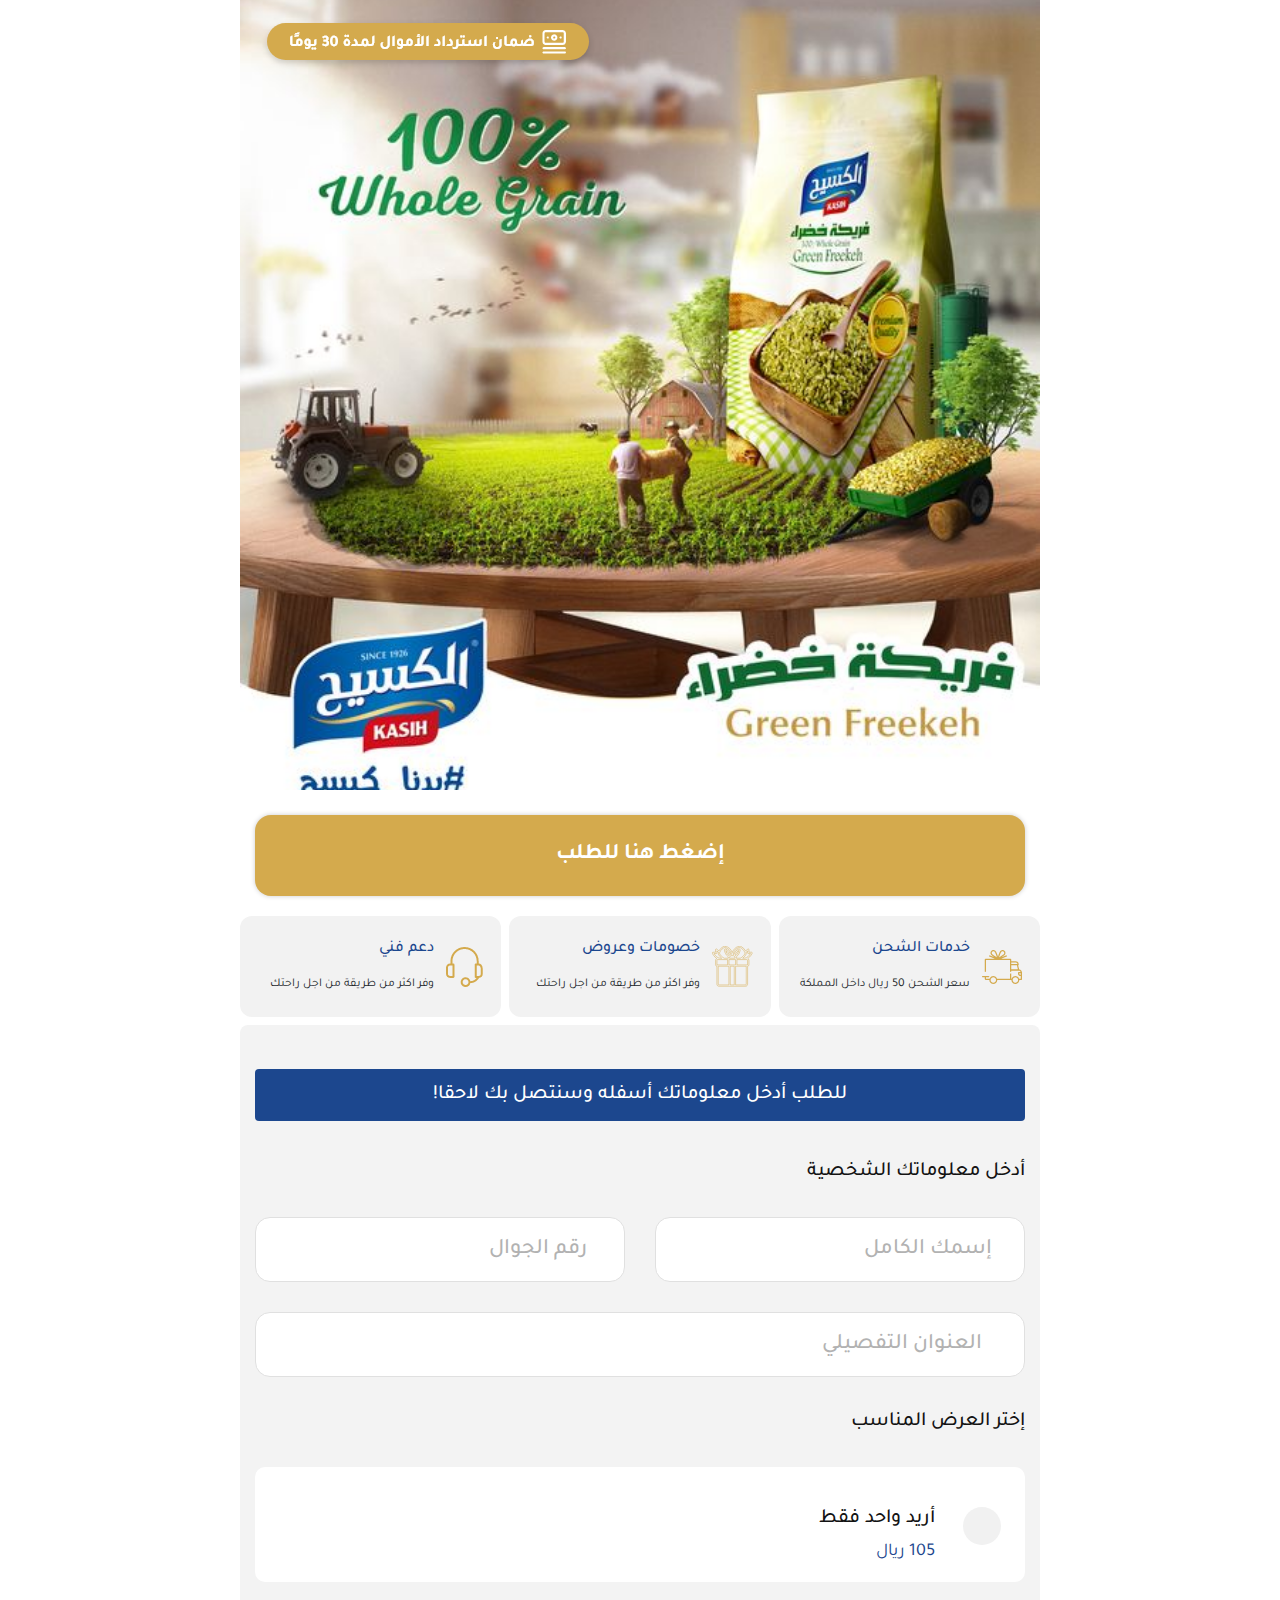
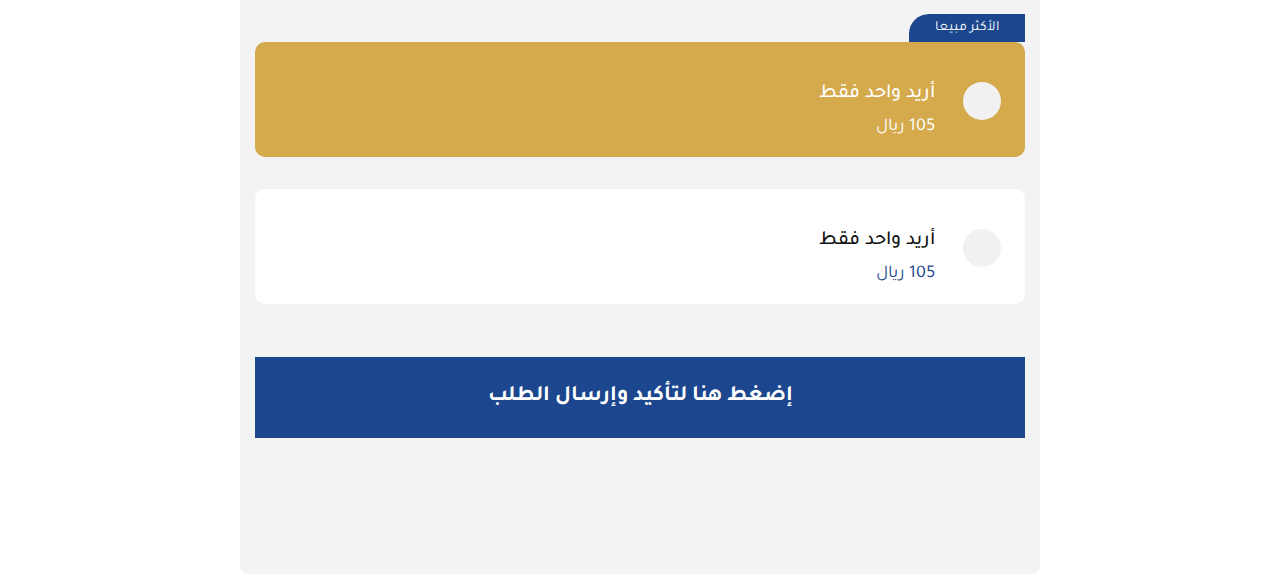
==== commit ccf5ecc3: "form validation" ====
--- a/art.html
+++ b/art.html
@@ -62,22 +62,25 @@
         </div>
     </section>
 
-    <section class="order">
+    <section id="order" class="order">
         <div class="container">
             <h4> للطلب أدخل معلوماتك أسفله وسنتصل بك لاحقا! </h4>
             <div class="inner">
                 
-                <form action="">
+                <form id="checkForm" action="">
                     <label for="name"> أدخل معلوماتك الشخصية </label>
                     <div class="row">
                         <div class="col-md-6">
                             <input name="name" type="text" placeholder="إسمك الكامل" />
+                            <span class="error"> رجاءا ادخال الاسم  </span>
                         </div>
                         <div class="col-md-6">
                             <input type="text" placeholder=" رقم الجوال " />
+                            <span class="error"> رجاءا ادخال  الجوال  </span>
                         </div>
                         <div class="col-md-12">
                             <input type="text" placeholder="  العنوان التفصيلي  " />
+                            <span class="error"> رجاءا ادخال العنوان  </span>
                         </div>
                     </div>
                     <label for="offer"> إختر العرض المناسب </label>
@@ -122,18 +125,18 @@
                             </div>
                         </li>
                     </ul>
-                    <button> إضغط هنا لتأكيد وإرسال الطلب </button>
-
+                    <button type="submit"> إضغط هنا لتأكيد وإرسال الطلب </button>
+                    <section class="min_footer">
+                        <div class="container">
+                            <button type="submit" class="ord"> إضغط هنا للطلب </button>
+                        </div>
+                    </section>
                 </form>
             </div>
         </div>
     </section>
 
-    <section class="min_footer">
-        <div class="container">
-            <a href="#" class="ord"> إضغط هنا للطلب </a>
-        </div>
-    </section>
+    
 </div>
 
     
--- a/css/style.css
+++ b/css/style.css
@@ -1389,7 +1389,12 @@
 }
 @media (max-width: 767px) {
   .hero_art {
-    height: 500px;
+    height: auto;
+  }
+}
+@media (max-width: 425px) {
+  .hero_art {
+    height: 380px;
   }
 }
 .hero_art img {
@@ -1407,17 +1412,17 @@
 }
 
 .art_page {
-  padding: 36px 0;
+  padding: 8px 0;
   background-color: transparent;
 }
 .art_page .prod_name {
-  margin-bottom: 16px;
+  margin-bottom: 8px;
 }
 @media (max-width: 767px) {
   .art_page .prod_name {
     flex-direction: column;
     align-items: flex-start !important;
-    gap: 12px;
+    gap: 4px;
   }
 }
 .art_page .prod_name h3 {
@@ -1425,10 +1430,20 @@
   font-weight: 700;
   color: #131313;
 }
+@media (max-width: 575px) {
+  .art_page .prod_name h3 {
+    font-size: 14px;
+  }
+}
 .art_page .prod_name span {
   color: #D4AA4D;
   font-size: 20px;
   font-weight: 700;
+}
+@media (max-width: 575px) {
+  .art_page .prod_name span {
+    font-size: 14px;
+  }
 }
 .art_page .money_back {
   background-color: #D4AA4D;
@@ -1437,12 +1452,23 @@
   border-radius: 12px;
   color: #ffffff;
   font-size: 14px;
-  margin-bottom: 20px;
+  margin-bottom: 8px;
   width: -moz-fit-content;
   width: fit-content;
 }
+@media (max-width: 575px) {
+  .art_page .money_back {
+    padding: 4px 12px 4px 12px;
+  }
+  .art_page .money_back img {
+    width: 15px;
+  }
+  .art_page .money_back span {
+    font-size: 13px;
+  }
+}
 .art_page .row {
-  gap: 12px;
+  gap: 8px;
   padding-top: 16px;
   border-top: 2px solid #F5F5F5;
 }
@@ -1482,7 +1508,7 @@
     width: 100%;
     max-width: 100%;
     flex: unset;
-    margin-top: 16px;
+    margin-top: 0px;
   }
   .art_page .row .col-lg-4.last .content {
     justify-content: center;
@@ -1498,7 +1524,7 @@
   background-color: #F3F3F3;
   padding: 44px 0;
   border-radius: 8px;
-  padding-bottom: 200px;
+  padding-bottom: 136px;
 }
 .order h4 {
   background-color: #1C478E;
@@ -1521,9 +1547,16 @@
   margin-bottom: 30px;
   color: #131313;
 }
+.order .inner form .col-md-6, .order .inner form .col-md-12 {
+  margin-bottom: 30px;
+}
+@media (max-width: 767px) {
+  .order .inner form .col-md-6, .order .inner form .col-md-12 {
+    margin-bottom: 20px;
+  }
+}
 .order .inner form input {
   width: 100%;
-  margin-bottom: 30px;
   outline: none;
   background-color: #ffffff;
   height: 65px;
@@ -1534,7 +1567,6 @@
 }
 @media (max-width: 767px) {
   .order .inner form input {
-    margin-bottom: 20px;
     padding: 16px;
   }
 }
@@ -1555,6 +1587,13 @@
   .order .inner form input::placeholder {
     font-size: 15px;
   }
+}
+.order .inner form span.error {
+  color: #dc0d08;
+  margin: 5px 0 0;
+  font-weight: 600;
+  display: block;
+  font-size: 14px;
 }
 .order .inner form ul li {
   display: flex;
@@ -1647,8 +1686,8 @@
 }
 
 .min_footer {
-  padding: 28px 0 64px;
-  background-color: transparent;
+  padding: 4px 0 4px;
+  background-color: #ffffff;
   position: fixed;
   bottom: 0;
   width: 100%;
@@ -1673,12 +1712,12 @@
   font-weight: 500;
 }
 .min_footer .ord {
-  background-color: #D4AA4D;
-  color: #ffffff;
+  background-color: #D4AA4D !important;
+  color: #ffffff !important;
   width: 100%;
   display: block;
-  padding: 24px;
-  font-size: 22px;
+  padding: 24px !important;
+  font-size: 22px !important;
   font-weight: bold;
   text-align: center;
   box-shadow: 0 0 5px #ccc;
@@ -1689,8 +1728,8 @@
 }
 @media (max-width: 575px) {
   .min_footer .ord {
-    padding: 16px;
-    font-size: 16px;
+    padding: 16px !important;
+    font-size: 16px !important;
   }
 }
 
